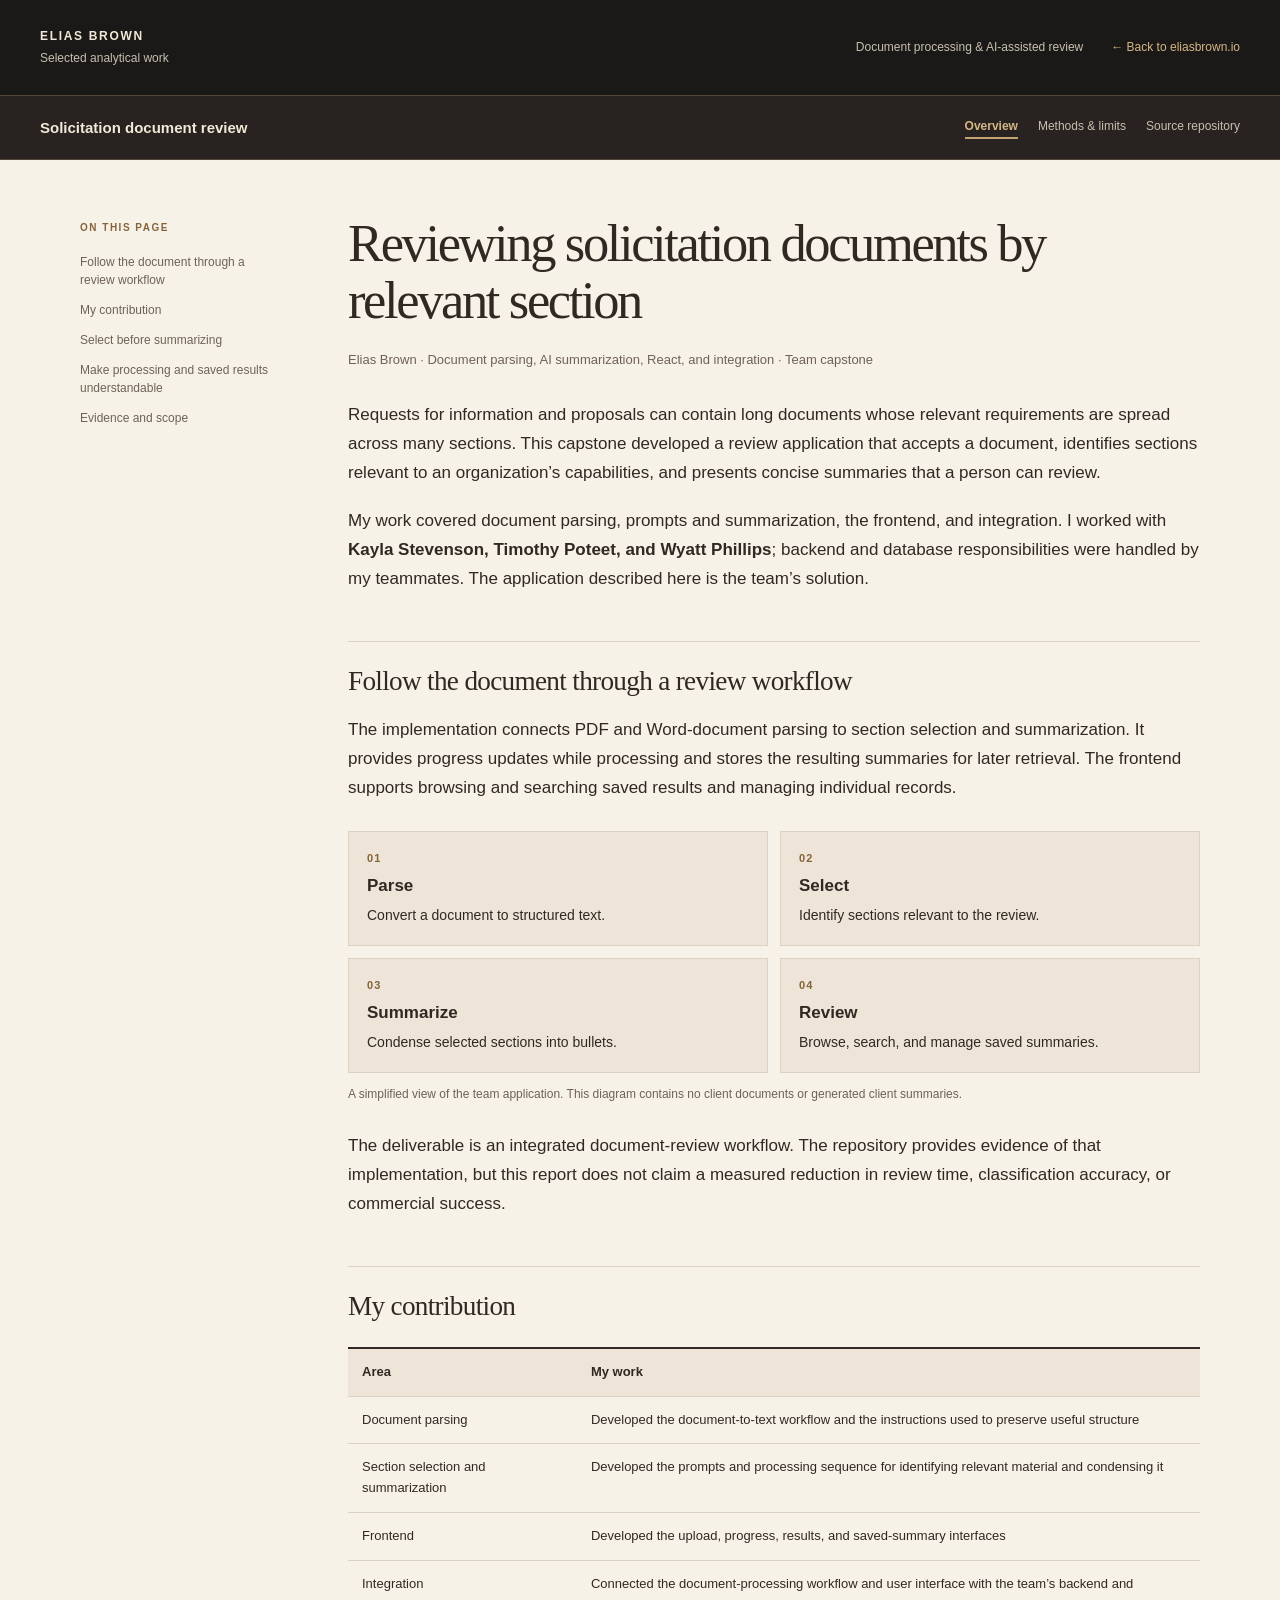
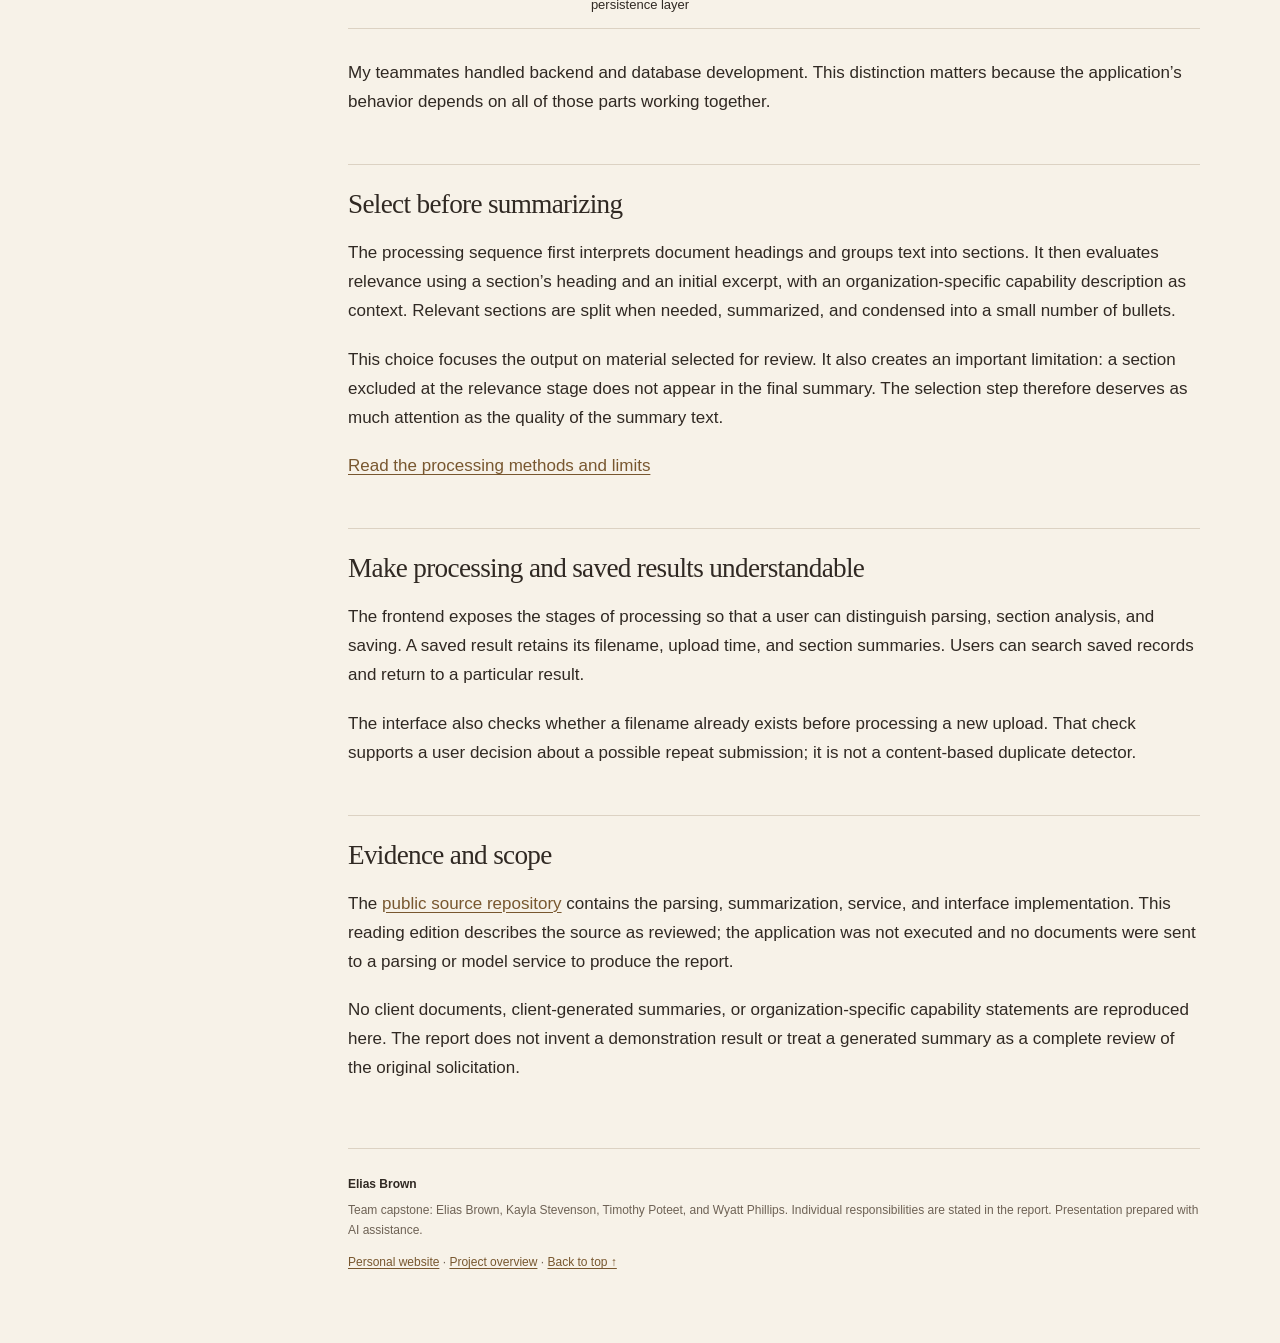
==== index.html @ beffc0eb "Publish reviewed project report" ====
<!doctype html>
<html lang="en"><head><meta charset="utf-8"><meta name="viewport" content="width=device-width,initial-scale=1">
<title>Reviewing
solicitation documents by relevant section · Elias Brown</title><meta name="description" content="A team capstone that parses solicitation documents, identifies relevant sections, and presents saved summaries for review.">
<link rel="stylesheet" href="report.58c509a4c14c.css"></head>
<body><a class="skip" href="#main">Skip to content</a>
<header class="masthead"><a class="identity" href="https://eliasbrown.io/">ELIAS BROWN <span>Selected analytical work</span></a><div class="masthead-links"><span class="discipline">Document processing &amp; AI-assisted review</span><a class="home-link" href="https://eliasbrown.io/">← Back to eliasbrown.io</a></div></header>
<div class="projectbar"><a class="projectname" href="index.html">Solicitation document review</a><nav class="site-nav" aria-label="Project"><a href="index.html" aria-current="page">Overview</a><a href="docs/METHODS.html">Methods &amp; limits</a><a href="https://github.com/eliasbrown99/Capstone">Source repository</a></nav></div>
<script>
(() => {
  const bar = document.querySelector('.projectbar');
  const updateHeaderHeight = () => document.documentElement.style.setProperty(
    '--projectbar-height', bar.getBoundingClientRect().height + 'px'
  );
  updateHeaderHeight();
  if ('ResizeObserver' in window) new ResizeObserver(updateHeaderHeight).observe(bar);
  else window.addEventListener('resize', updateHeaderHeight);
})();
</script>
<div class="layout"><aside class="contents"><p class="eyebrow">ON THIS PAGE</p><nav aria-label="Sections"><a href="#follow-the-document-through-a-review-workflow">Follow the
document through a review workflow</a><a href="#my-contribution">My contribution</a><a href="#select-before-summarizing">Select before summarizing</a><a href="#make-processing-and-saved-results-understandable">Make
processing and saved results understandable</a><a href="#evidence-and-scope">Evidence and scope</a></nav></aside>
<main id="main"><article><h1 id="reviewing-solicitation-documents-by-relevant-section">Reviewing
solicitation documents by relevant section</h1>
<p><strong>Elias Brown · Document parsing, AI summarization, React, and
integration · Team capstone</strong></p>
<p>Requests for information and proposals can contain long documents
whose relevant requirements are spread across many sections. This
capstone developed a review application that accepts a document,
identifies sections relevant to an organization’s capabilities, and
presents concise summaries that a person can review.</p>
<p>My work covered document parsing, prompts and summarization, the
frontend, and integration. I worked with <strong>Kayla Stevenson,
Timothy Poteet, and Wyatt Phillips</strong>; backend and database
responsibilities were handled by my teammates. The application described
here is the team’s solution.</p>
<h2 id="follow-the-document-through-a-review-workflow">Follow the
document through a review workflow</h2>
<p>The implementation connects PDF and Word-document parsing to section
selection and summarization. It provides progress updates while
processing and stores the resulting summaries for later retrieval. The
frontend supports browsing and searching saved results and managing
individual records.</p>
<figure class="workflow"><ol class="process-flow"><li><span class="step-label">01</span><strong>Parse</strong><span>Convert a document to structured text.</span></li><li><span class="step-label">02</span><strong>Select</strong><span>Identify sections relevant to the review.</span></li><li><span class="step-label">03</span><strong>Summarize</strong><span>Condense selected sections into bullets.</span></li><li><span class="step-label">04</span><strong>Review</strong><span>Browse, search, and manage saved summaries.</span></li></ol><figcaption>A simplified view of the team application. This diagram contains no client documents or generated client summaries.</figcaption></figure>

<p>The deliverable is an integrated document-review workflow. The
repository provides evidence of that implementation, but this report
does not claim a measured reduction in review time, classification
accuracy, or commercial success.</p>
<h2 id="my-contribution">My contribution</h2>
<div class="table-wrap" role="region" aria-label="Data table" tabindex="0"><table>
<thead>
<tr>
<th>Area</th>
<th>My work</th>
</tr>
</thead>
<tbody>
<tr>
<td>Document parsing</td>
<td>Developed the document-to-text workflow and the instructions used to
preserve useful structure</td>
</tr>
<tr>
<td>Section selection and summarization</td>
<td>Developed the prompts and processing sequence for identifying
relevant material and condensing it</td>
</tr>
<tr>
<td>Frontend</td>
<td>Developed the upload, progress, results, and saved-summary
interfaces</td>
</tr>
<tr>
<td>Integration</td>
<td>Connected the document-processing workflow and user interface with
the team’s backend and persistence layer</td>
</tr>
</tbody>
</table></div>
<p>My teammates handled backend and database development. This
distinction matters because the application’s behavior depends on all of
those parts working together.</p>
<h2 id="select-before-summarizing">Select before summarizing</h2>
<p>The processing sequence first interprets document headings and groups
text into sections. It then evaluates relevance using a section’s
heading and an initial excerpt, with an organization-specific capability
description as context. Relevant sections are split when needed,
summarized, and condensed into a small number of bullets.</p>
<p>This choice focuses the output on material selected for review. It
also creates an important limitation: a section excluded at the
relevance stage does not appear in the final summary. The selection step
therefore deserves as much attention as the quality of the summary
text.</p>
<p><a href="docs/METHODS.html">Read the processing methods and
limits</a></p>
<h2 id="make-processing-and-saved-results-understandable">Make
processing and saved results understandable</h2>
<p>The frontend exposes the stages of processing so that a user can
distinguish parsing, section analysis, and saving. A saved result
retains its filename, upload time, and section summaries. Users can
search saved records and return to a particular result.</p>
<p>The interface also checks whether a filename already exists before
processing a new upload. That check supports a user decision about a
possible repeat submission; it is not a content-based duplicate
detector.</p>
<h2 id="evidence-and-scope">Evidence and scope</h2>
<p>The <a href="https://github.com/eliasbrown99/Capstone">public source
repository</a> contains the parsing, summarization, service, and
interface implementation. This reading edition describes the source as
reviewed; the application was not executed and no documents were sent to
a parsing or model service to produce the report.</p>
<p>No client documents, client-generated summaries, or
organization-specific capability statements are reproduced here. The
report does not invent a demonstration result or treat a generated
summary as a complete review of the original solicitation.</p>
</article><footer><strong>Elias Brown</strong><p>Team capstone: Elias Brown, Kayla Stevenson, Timothy Poteet, and Wyatt Phillips. Individual responsibilities are stated in the report. Presentation prepared with AI assistance.</p><a href="https://eliasbrown.io/">Personal website</a> · <a href="index.html">Project overview</a> · <a href="#main">Back to top ↑</a></footer></main></div></body></html>
---- report.58c509a4c14c.css ----
:root{--ink:#302923;--muted:#6e6255;--line:#dcd2c3;--paper:#f7f2e8;--wash:#eee5d8;--accent:#78572f;--warm:#86643b}*{box-sizing:border-box}html{scroll-behavior:smooth;scroll-padding-top:1.5rem}body{margin:0;background:var(--paper);color:var(--ink);font-family:-apple-system,BlinkMacSystemFont,"Segoe UI",sans-serif;font-size:17px;line-height:1.7}a{color:var(--accent);text-decoration-thickness:1px;text-underline-offset:.2em}a:hover{color:#4d3621}a:focus-visible,summary:focus-visible,[tabindex]:focus-visible{outline:3px solid #c88946;outline-offset:4px}.skip{position:absolute;top:-80px;left:1rem;padding:.6rem;background:white;z-index:10}.skip:focus{top:1rem}.masthead{max-width:1280px;margin:auto;display:flex;justify-content:space-between;align-items:center;padding:24px 40px;border-bottom:1px solid var(--line);gap:20px}.identity{color:var(--ink);font-size:12px;font-weight:750;letter-spacing:.14em;text-decoration:none}.identity span{font-size:12px;font-weight:400;letter-spacing:0;color:var(--muted);display:block;margin-top:2px}.discipline{color:var(--muted);font-size:12px}.projectbar{max-width:1280px;padding:19px 40px;margin:auto;display:flex;justify-content:space-between;gap:20px;align-items:center;border-bottom:1px solid var(--line)}.projectname{font-size:15px;font-weight:650;color:var(--ink);text-decoration:none}.site-nav{display:flex;gap:20px;flex-wrap:wrap;font-size:12px}.site-nav a{color:var(--muted);text-decoration:none;white-space:nowrap}.site-nav a[aria-current]{color:var(--accent);font-weight:700;border-bottom:2px solid var(--accent)}.layout{max-width:1200px;margin:0 auto;display:grid;grid-template-columns:210px minmax(0,1fr);gap:58px;padding:55px 40px 70px}.contents{position:sticky;top:30px;align-self:start;max-height:90vh;overflow:auto;padding-right:10px}.eyebrow{font-size:10px;font-weight:700;color:var(--warm);letter-spacing:.15em;margin:4px 0 17px}.contents nav{display:grid;gap:12px}.contents a{font-size:12px;line-height:1.5;text-decoration:none;color:var(--muted)}.contents a:hover{color:var(--accent)}main{min-width:0}article>h1:first-child{font-family:Georgia,"Times New Roman",serif;font-size:clamp(2.25rem,4.1vw,3.6rem);font-weight:400;letter-spacing:-.045em;line-height:1.08;margin:0 0 20px;max-width:850px}article>h1:first-child+p{font-size:13px;color:var(--muted);margin-bottom:30px}article>h1:first-child+p strong{font-weight:500}h2{font-family:Georgia,"Times New Roman",serif;font-weight:400;font-size:1.7rem;letter-spacing:-.025em;line-height:1.25;margin:47px 0 18px;padding-top:22px;border-top:1px solid var(--line)}h3{font-size:1.05rem;line-height:1.4;margin:30px 0 12px}p{margin:0 0 20px}strong{font-weight:650}li{margin:8px 0}ul,ol{padding-left:23px}img{display:block;max-width:100%;height:auto;margin:28px auto;border:1px solid var(--line)}figure{margin:28px 0}figcaption{font-size:12px;color:var(--muted)}.table-wrap{max-width:100%;overflow-x:auto;margin:24px 0 30px;border-top:2px solid var(--ink);border-bottom:1px solid var(--line)}table{width:100%;border-collapse:collapse;font-size:13px;line-height:1.6}th{text-align:left;background:var(--wash);font-weight:650}th,td{padding:13px 14px;vertical-align:top;border-bottom:1px solid var(--line)}tbody tr:last-child td{border-bottom:none}blockquote,.markdown-alert{margin:25px 0;padding:20px 25px;border-left:3px solid var(--accent);background:var(--wash)}blockquote p:last-child,.markdown-alert p:last-child{margin-bottom:0}blockquote h3{margin-top:0}.markdown-alert-title{font-size:12px;font-weight:700;letter-spacing:.04em;color:var(--accent)}pre{padding:20px;background:#eee5d8;border:1px solid var(--line);overflow:auto;font-size:12px;line-height:1.65}code{font-family:ui-monospace,SFMono-Regular,Consolas,monospace;font-size:.87em;overflow-wrap:anywhere}pre code{font-size:inherit;overflow-wrap:normal}.code{border:1px solid var(--line);margin:20px 0}.code summary{padding:10px 15px;cursor:pointer;color:var(--accent);font-size:12px;background:var(--wash)}.code pre{margin:0;border:0}math{font-size:.98em;max-width:100%;overflow:auto}.math.display{display:block;overflow-x:auto;padding:14px 0}footer{border-top:1px solid var(--line);margin-top:65px;padding-top:25px;color:var(--muted);font-size:12px}footer strong{color:var(--ink)}footer p{margin:5px 0 12px}.file-list{list-style:none;padding:0}.file-list li{border-bottom:1px solid var(--line);padding:8px 0;overflow-wrap:anywhere}@media(max-width:900px){.projectbar{display:block}.site-nav{margin-top:14px;gap:16px}.layout{grid-template-columns:160px minmax(0,1fr);gap:30px;padding:40px 28px}.masthead,.projectbar{padding-left:28px;padding-right:28px}}@media(max-width:650px){body{font-size:16px;line-height:1.7}.masthead{padding:18px 22px}.discipline{display:none}.projectbar{padding:15px 22px}.site-nav{gap:10px 18px}.layout{display:block;padding:31px 22px 50px}.contents{position:static;max-height:none;margin:0 0 30px;padding-bottom:20px;border-bottom:1px solid var(--line)}.contents nav{display:flex;flex-wrap:wrap;gap:9px 17px}.contents a{font-size:11px}.eyebrow{margin:0 0 10px}.contents nav a:nth-child(n+6){display:none}article>h1:first-child{font-size:2.6rem}h2{font-size:1.55rem;margin-top:35px}th,td{padding:10px;min-width:120px}blockquote,.markdown-alert{padding:15px 17px}pre{padding:14px}}@media print{body{font-size:11pt}.masthead,.projectbar,.contents,.skip{display:none}.layout{display:block;padding:0}article>h1:first-child{font-size:28pt}h2{break-after:avoid}img,table{break-inside:avoid}.table-wrap{overflow:visible}.code{display:none}a{color:inherit}footer{margin-top:25px}}

/* Shared portfolio identity; paper-colored content keeps long reports readable. */
.masthead{max-width:none;padding:26px max(40px,calc((100vw - 1200px)/2));background:#1b1918;border-bottom:1px solid #514438;color:#f1e8d7}
.masthead .identity{color:#f1e8d7}.masthead .identity span,.masthead .discipline{color:#c8bfb0}
.masthead-links{display:flex;align-items:center;gap:28px;flex-wrap:wrap;justify-content:flex-end}
.masthead .home-link{font-size:12px;color:#d3b784;text-decoration:none;white-space:nowrap}
.masthead a:hover{color:#e0c495}.projectbar{max-width:none;padding:19px max(40px,calc((100vw - 1200px)/2));background:#282320;border-bottom:1px solid #514438}
.projectname{color:#f1e8d7}.projectbar a:hover{color:#e0c495}.site-nav a{color:#c8bfb0}.site-nav a[aria-current]{color:#d3b784;border-color:#c2a373}
img{background:#fff}.skip{background:#f7f2e8}.masthead a:focus-visible,.projectbar a:focus-visible{outline-color:#e0c495}
@media(max-width:900px){.masthead,.projectbar{padding-left:28px;padding-right:28px}.masthead-links{gap:10px}.masthead .discipline{display:none}}
@media(max-width:650px){.masthead{padding:20px 22px;gap:15px}.projectbar{padding:17px 22px}.masthead .home-link{font-size:11px}.identity{letter-spacing:.1em}.identity span{font-size:11px}}
@media(prefers-reduced-motion:reduce){html{scroll-behavior:auto}}
@media print{body{background:white;color:black}.masthead,.projectbar{display:none}}

/* Keep project navigation available and offset section targets by its actual height. */
:root{--projectbar-height:4.5rem}
html{scroll-padding-top:calc(var(--projectbar-height) + 1.5rem)}
.projectbar{position:sticky;top:0;z-index:20}
.skip{z-index:30}
@media(min-width:651px){
  .contents{
    top:calc(var(--projectbar-height) + 30px);
    max-height:calc(100vh - var(--projectbar-height) - 60px);
    max-height:calc(100dvh - var(--projectbar-height) - 60px);
  }
}
@media(max-width:900px){:root{--projectbar-height:10rem}}
@media print{html{scroll-padding-top:0}}

/* Reading-page diagrams: text stays readable when the layout narrows. */
.process-flow{list-style:none;display:grid;grid-template-columns:repeat(2,minmax(0,1fr));gap:12px;padding:0;margin:0 0 12px}
.process-flow li{border:1px solid var(--line);background:var(--wash);padding:18px;margin:0;display:flex;flex-direction:column;gap:6px;font-size:14px;line-height:1.55}
.step-label{font-size:11px;font-weight:700;letter-spacing:.1em;color:var(--warm)}
.process-flow strong{font-size:17px}.workflow figcaption{font-size:12px;line-height:1.6}
.grain-example{display:grid;grid-template-columns:1fr auto 1fr auto 1fr auto 1fr;gap:12px;align-items:center;background:var(--wash);padding:20px;margin-bottom:12px}
.grain-example div{display:flex;flex-direction:column;text-align:center;padding:10px;font-size:13px}.grain-example strong{font-size:23px;font-family:Georgia,serif;font-weight:400}.math-symbol{text-align:center;color:var(--warm);font-size:24px}
.draft-badge{font-size:10px;letter-spacing:.08em;text-transform:uppercase;border:1px solid #8d7553;padding:4px 7px;color:#d3b784;white-space:nowrap}
@media(max-width:650px){.process-flow{grid-template-columns:1fr}.process-flow li{padding:15px}.grain-example{display:flex;flex-direction:column;gap:0}.grain-example div{padding:5px}.math-symbol{line-height:1.1}.draft-badge{font-size:9px}.masthead-links{gap:6px}}
@media print{.process-flow,.grain-example{break-inside:avoid}.draft-badge{display:none}}

@media(min-width:651px) and (max-width:1100px){.grain-example{display:flex;flex-direction:column;gap:0}.grain-example div{padding:5px}.math-symbol{line-height:1.1}}
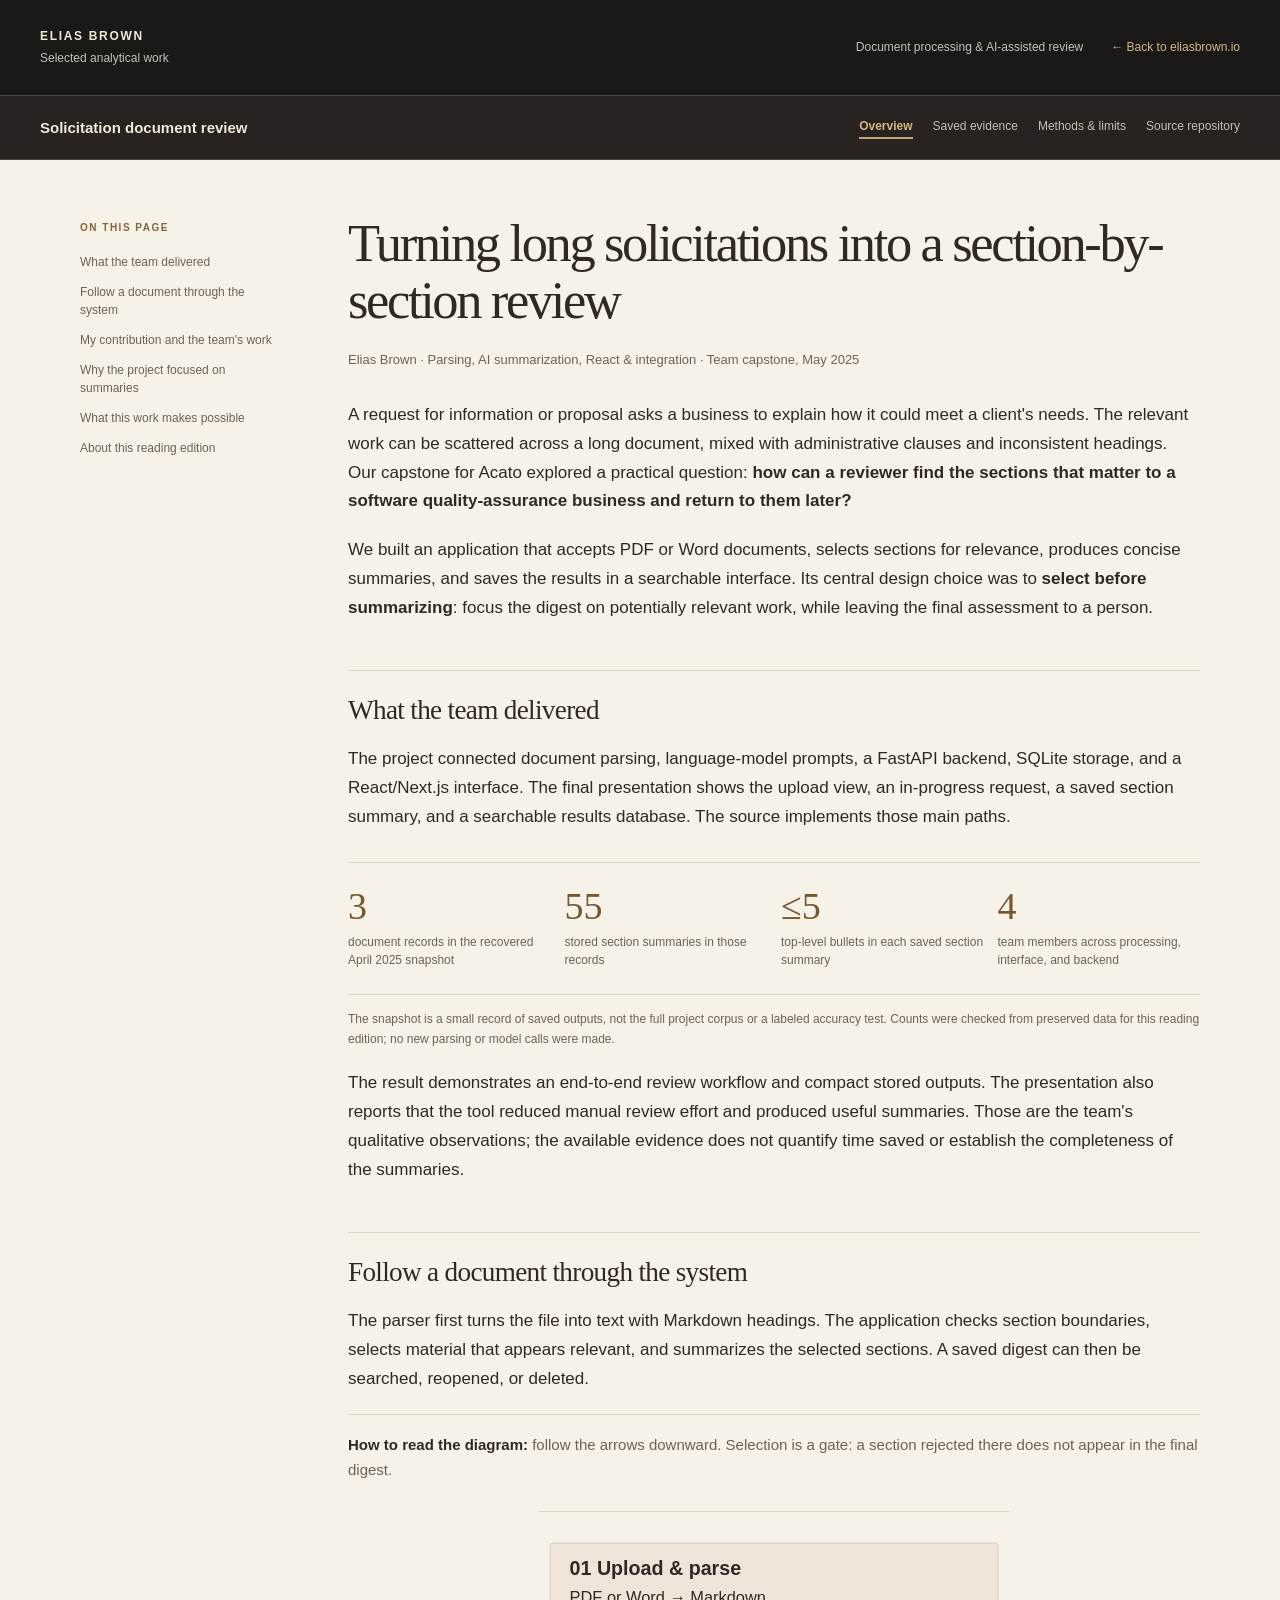
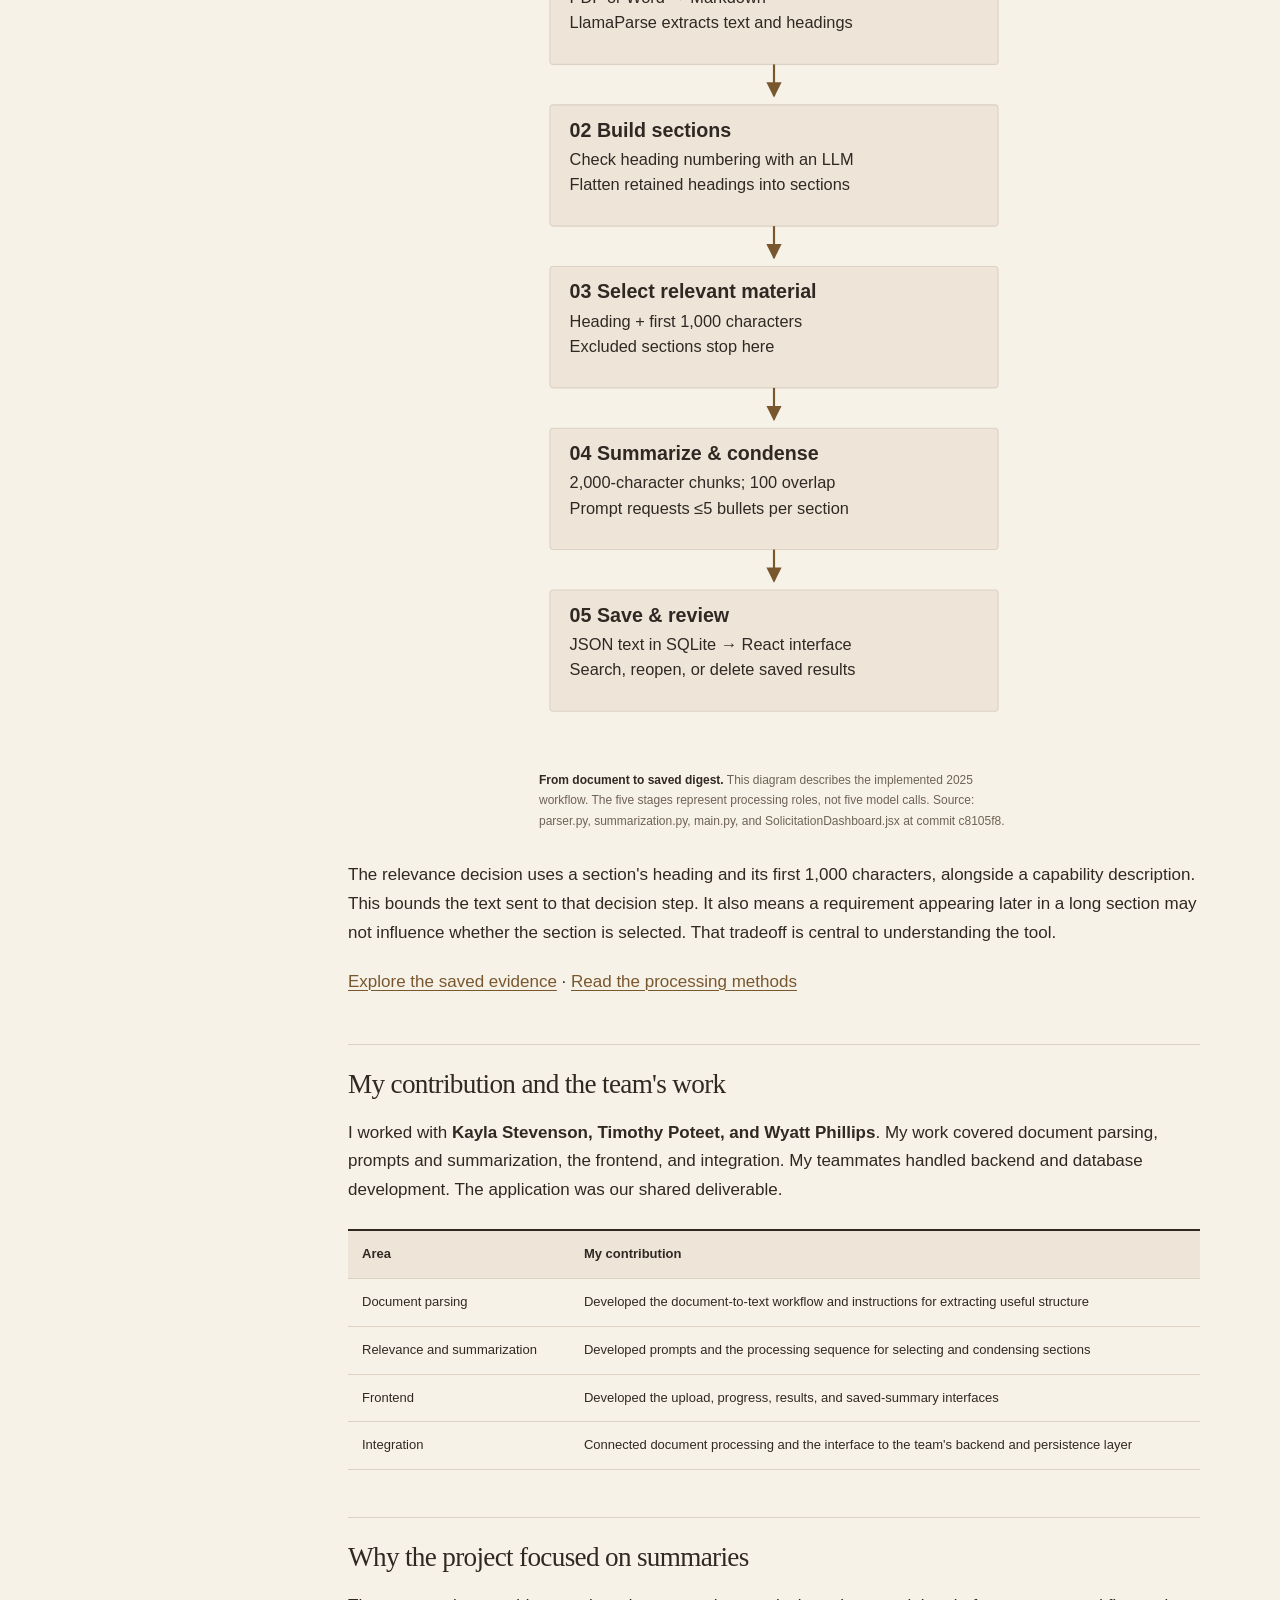
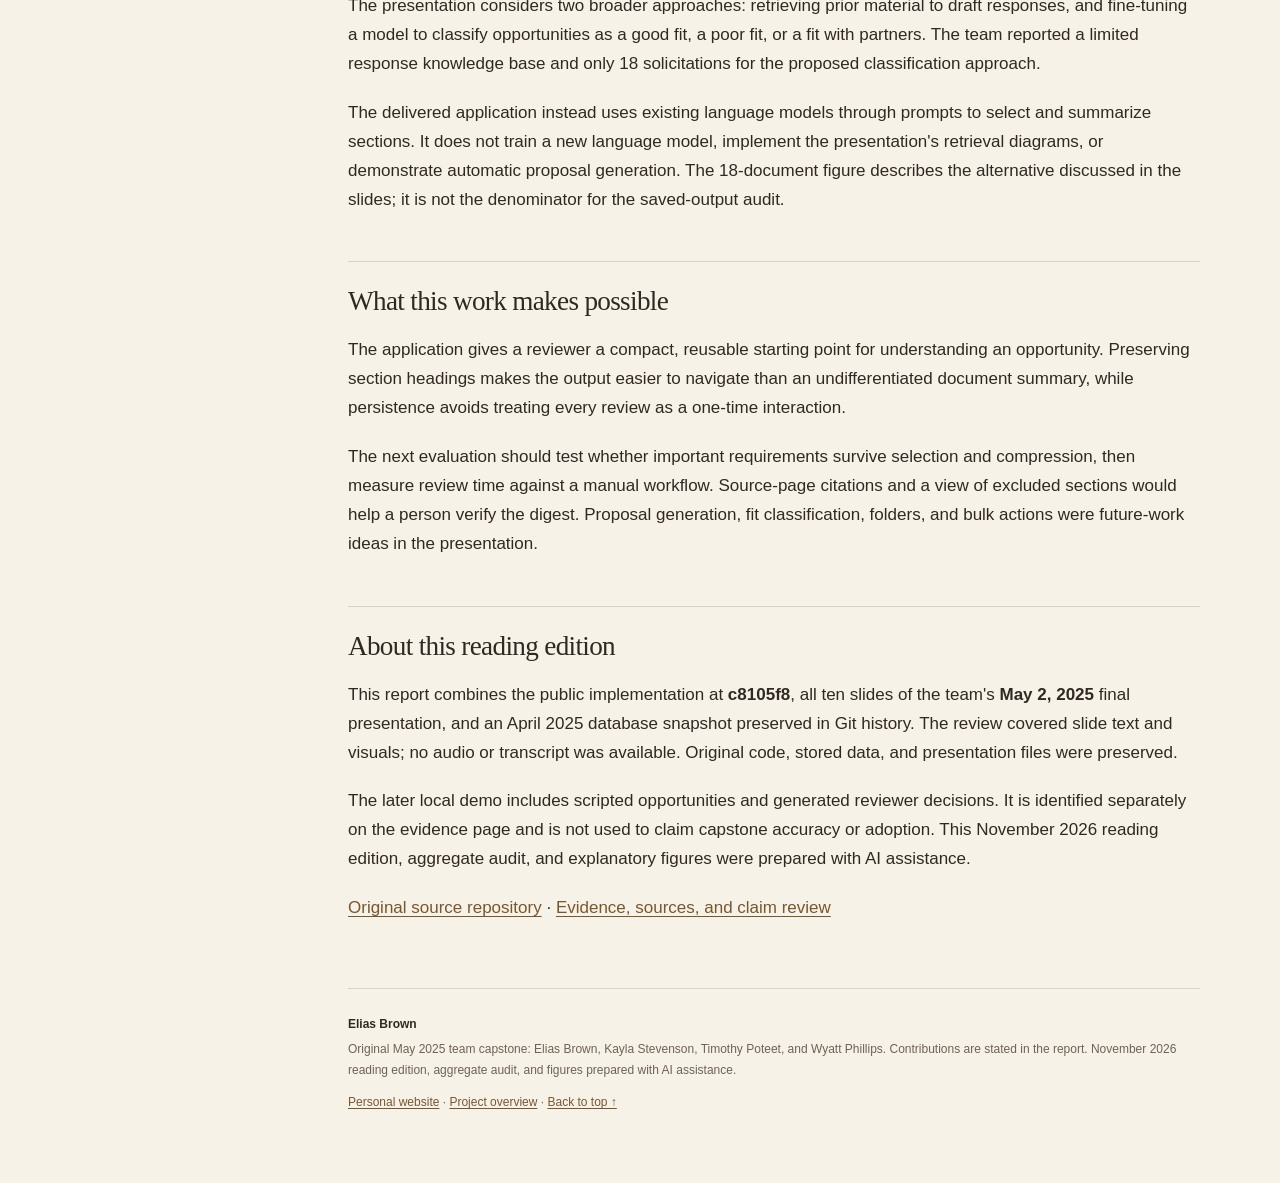
==== commit 6ca0c3f8: "Publish approved capstone reading edition from a229d2d" ====
--- a/index.html
+++ b/index.html
@@ -1,11 +1,11 @@
 <!doctype html>
 <html lang="en"><head><meta charset="utf-8"><meta name="viewport" content="width=device-width,initial-scale=1">
-<title>Reviewing
-solicitation documents by relevant section · Elias Brown</title><meta name="description" content="A team capstone that parses solicitation documents, identifies relevant sections, and presents saved summaries for review.">
-<link rel="stylesheet" href="report.58c509a4c14c.css"></head>
+<title>Turning
+long solicitations into a section-by-section review · Elias Brown</title><meta name="description" content="A team capstone connecting document parsing, relevant-section selection, concise summaries, and saved-result review, with an audit of preserved 2025 outputs.">
+<link rel="stylesheet" href="report.36d88fd0d2bb.css"></head>
 <body><a class="skip" href="#main">Skip to content</a>
 <header class="masthead"><a class="identity" href="https://eliasbrown.io/">ELIAS BROWN <span>Selected analytical work</span></a><div class="masthead-links"><span class="discipline">Document processing &amp; AI-assisted review</span><a class="home-link" href="https://eliasbrown.io/">← Back to eliasbrown.io</a></div></header>
-<div class="projectbar"><a class="projectname" href="index.html">Solicitation document review</a><nav class="site-nav" aria-label="Project"><a href="index.html" aria-current="page">Overview</a><a href="docs/METHODS.html">Methods &amp; limits</a><a href="https://github.com/eliasbrown99/Capstone">Source repository</a></nav></div>
+<div class="projectbar"><a class="projectname" href="index.html">Solicitation document review</a><nav class="site-nav" aria-label="Project"><a href="index.html" aria-current="page">Overview</a><a href="docs/EVIDENCE.html">Saved evidence</a><a href="docs/METHODS.html">Methods &amp; limits</a><a href="https://github.com/eliasbrown99/Capstone">Source repository</a></nav></div>
 <script>
 (() => {
   const bar = document.querySelector('.projectbar');
@@ -17,54 +17,93 @@
   else window.addEventListener('resize', updateHeaderHeight);
 })();
 </script>
-<div class="layout"><aside class="contents"><p class="eyebrow">ON THIS PAGE</p><nav aria-label="Sections"><a href="#follow-the-document-through-a-review-workflow">Follow the
-document through a review workflow</a><a href="#my-contribution">My contribution</a><a href="#select-before-summarizing">Select before summarizing</a><a href="#make-processing-and-saved-results-understandable">Make
-processing and saved results understandable</a><a href="#evidence-and-scope">Evidence and scope</a></nav></aside>
-<main id="main"><article><h1 id="reviewing-solicitation-documents-by-relevant-section">Reviewing
-solicitation documents by relevant section</h1>
-<p><strong>Elias Brown · Document parsing, AI summarization, React, and
-integration · Team capstone</strong></p>
-<p>Requests for information and proposals can contain long documents
-whose relevant requirements are spread across many sections. This
-capstone developed a review application that accepts a document,
-identifies sections relevant to an organization’s capabilities, and
-presents concise summaries that a person can review.</p>
-<p>My work covered document parsing, prompts and summarization, the
-frontend, and integration. I worked with <strong>Kayla Stevenson,
-Timothy Poteet, and Wyatt Phillips</strong>; backend and database
-responsibilities were handled by my teammates. The application described
-here is the team’s solution.</p>
-<h2 id="follow-the-document-through-a-review-workflow">Follow the
-document through a review workflow</h2>
-<p>The implementation connects PDF and Word-document parsing to section
-selection and summarization. It provides progress updates while
-processing and stores the resulting summaries for later retrieval. The
-frontend supports browsing and searching saved results and managing
-individual records.</p>
-<figure class="workflow"><ol class="process-flow"><li><span class="step-label">01</span><strong>Parse</strong><span>Convert a document to structured text.</span></li><li><span class="step-label">02</span><strong>Select</strong><span>Identify sections relevant to the review.</span></li><li><span class="step-label">03</span><strong>Summarize</strong><span>Condense selected sections into bullets.</span></li><li><span class="step-label">04</span><strong>Review</strong><span>Browse, search, and manage saved summaries.</span></li></ol><figcaption>A simplified view of the team application. This diagram contains no client documents or generated client summaries.</figcaption></figure>
+<div class="layout"><aside class="contents"><p class="eyebrow">ON THIS PAGE</p><nav aria-label="Sections"><a href="#what-the-team-delivered">What the team delivered</a><a href="#follow-a-document-through-the-system">Follow a document through
+the system</a><a href="#my-contribution-and-the-teams-work">My contribution and the
+team's work</a><a href="#why-the-project-focused-on-summaries">Why the project focused on
+summaries</a><a href="#what-this-work-makes-possible">What this work makes
+possible</a><a href="#about-this-reading-edition">About this reading edition</a></nav></aside>
+<main id="main"><article><h1
+id="turning-long-solicitations-into-a-section-by-section-review">Turning
+long solicitations into a section-by-section review</h1>
+<p><strong>Elias Brown · Parsing, AI summarization, React &amp;
+integration · Team capstone, May 2025</strong></p>
+<p>A request for information or proposal asks a business to explain how
+it could meet a client's needs. The relevant work can be scattered
+across a long document, mixed with administrative clauses and
+inconsistent headings. Our capstone for Acato explored a practical
+question: <strong>how can a reviewer find the sections that matter to a
+software quality-assurance business and return to them
+later?</strong></p>
+<p>We built an application that accepts PDF or Word documents, selects
+sections for relevance, produces concise summaries, and saves the
+results in a searchable interface. Its central design choice was to
+<strong>select before summarizing</strong>: focus the digest on
+potentially relevant work, while leaving the final assessment to a
+person.</p>
+<h2 id="what-the-team-delivered">What the team delivered</h2>
+<p>The project connected document parsing, language-model prompts, a
+FastAPI backend, SQLite storage, and a React/Next.js interface. The
+final presentation shows the upload view, an in-progress request, a
+saved section summary, and a searchable results database. The source
+implements those main paths.</p>
+<div class="stat-grid">
+<div><strong>3</strong><span>document records in the recovered April 2025 snapshot</span></div>
+<div><strong>55</strong><span>stored section summaries in those records</span></div>
+<div><strong>≤5</strong><span>top-level bullets in each saved section summary</span></div>
+<div><strong>4</strong><span>team members across processing, interface, and backend</span></div>
+</div>
 
-<p>The deliverable is an integrated document-review workflow. The
-repository provides evidence of that implementation, but this report
-does not claim a measured reduction in review time, classification
-accuracy, or commercial success.</p>
-<h2 id="my-contribution">My contribution</h2>
+<p class="fine-print">The snapshot is a small record of saved outputs, not the full project corpus or a labeled accuracy test. Counts were checked from preserved data for this reading edition; no new parsing or model calls were made.</p>
+
+<p>The result demonstrates an end-to-end review workflow and compact
+stored outputs. The presentation also reports that the tool reduced
+manual review effort and produced useful summaries. Those are the team's
+qualitative observations; the available evidence does not quantify time
+saved or establish the completeness of the summaries.</p>
+<h2 id="follow-a-document-through-the-system">Follow a document through
+the system</h2>
+<p>The parser first turns the file into text with Markdown headings. The
+application checks section boundaries, selects material that appears
+relevant, and summarizes the selected sections. A saved digest can then
+be searched, reopened, or deleted.</p>
+<p class="chart-guide"><strong>How to read the diagram:</strong> follow the arrows downward. Selection is a gate: a section rejected there does not appear in the final digest.</p>
+
+<figure class="analysis-figure diagram-figure narrow-diagram">
+<img src="_source/figures/workflow.svg" alt="Five connected stages: upload and parse; build sections; select using a heading and the first 1,000 characters; summarize selected chunks; save and review." />
+<figcaption><strong>From document to saved digest.</strong> This diagram describes the implemented 2025 workflow. The five stages represent processing roles, not five model calls. Source: parser.py, summarization.py, main.py, and SolicitationDashboard.jsx at commit c8105f8.</figcaption>
+</figure>
+
+<p>The relevance decision uses a section's heading and its first 1,000
+characters, alongside a capability description. This bounds the text
+sent to that decision step. It also means a requirement appearing later
+in a long section may not influence whether the section is selected.
+That tradeoff is central to understanding the tool.</p>
+<p><a href="docs/EVIDENCE.html">Explore the saved evidence</a> · <a
+href="docs/METHODS.html">Read the processing methods</a></p>
+<h2 id="my-contribution-and-the-teams-work">My contribution and the
+team's work</h2>
+<p>I worked with <strong>Kayla Stevenson, Timothy Poteet, and Wyatt
+Phillips</strong>. My work covered document parsing, prompts and
+summarization, the frontend, and integration. My teammates handled
+backend and database development. The application was our shared
+deliverable.</p>
 <div class="table-wrap" role="region" aria-label="Data table" tabindex="0"><table>
 <thead>
 <tr>
 <th>Area</th>
-<th>My work</th>
+<th>My contribution</th>
 </tr>
 </thead>
 <tbody>
 <tr>
 <td>Document parsing</td>
-<td>Developed the document-to-text workflow and the instructions used to
-preserve useful structure</td>
+<td>Developed the document-to-text workflow and instructions for
+extracting useful structure</td>
 </tr>
 <tr>
-<td>Section selection and summarization</td>
-<td>Developed the prompts and processing sequence for identifying
-relevant material and condensing it</td>
+<td>Relevance and summarization</td>
+<td>Developed prompts and the processing sequence for selecting and
+condensing sections</td>
 </tr>
 <tr>
 <td>Frontend</td>
@@ -73,45 +112,50 @@
 </tr>
 <tr>
 <td>Integration</td>
-<td>Connected the document-processing workflow and user interface with
-the team’s backend and persistence layer</td>
+<td>Connected document processing and the interface to the team's
+backend and persistence layer</td>
 </tr>
 </tbody>
 </table></div>
-<p>My teammates handled backend and database development. This
-distinction matters because the application’s behavior depends on all of
-those parts working together.</p>
-<h2 id="select-before-summarizing">Select before summarizing</h2>
-<p>The processing sequence first interprets document headings and groups
-text into sections. It then evaluates relevance using a section’s
-heading and an initial excerpt, with an organization-specific capability
-description as context. Relevant sections are split when needed,
-summarized, and condensed into a small number of bullets.</p>
-<p>This choice focuses the output on material selected for review. It
-also creates an important limitation: a section excluded at the
-relevance stage does not appear in the final summary. The selection step
-therefore deserves as much attention as the quality of the summary
-text.</p>
-<p><a href="docs/METHODS.html">Read the processing methods and
-limits</a></p>
-<h2 id="make-processing-and-saved-results-understandable">Make
-processing and saved results understandable</h2>
-<p>The frontend exposes the stages of processing so that a user can
-distinguish parsing, section analysis, and saving. A saved result
-retains its filename, upload time, and section summaries. Users can
-search saved records and return to a particular result.</p>
-<p>The interface also checks whether a filename already exists before
-processing a new upload. That check supports a user decision about a
-possible repeat submission; it is not a content-based duplicate
-detector.</p>
-<h2 id="evidence-and-scope">Evidence and scope</h2>
-<p>The <a href="https://github.com/eliasbrown99/Capstone">public source
-repository</a> contains the parsing, summarization, service, and
-interface implementation. This reading edition describes the source as
-reviewed; the application was not executed and no documents were sent to
-a parsing or model service to produce the report.</p>
-<p>No client documents, client-generated summaries, or
-organization-specific capability statements are reproduced here. The
-report does not invent a demonstration result or treat a generated
-summary as a complete review of the original solicitation.</p>
-</article><footer><strong>Elias Brown</strong><p>Team capstone: Elias Brown, Kayla Stevenson, Timothy Poteet, and Wyatt Phillips. Individual responsibilities are stated in the report. Presentation prepared with AI assistance.</p><a href="https://eliasbrown.io/">Personal website</a> · <a href="index.html">Project overview</a> · <a href="#main">Back to top ↑</a></footer></main></div></body></html>+<h2 id="why-the-project-focused-on-summaries">Why the project focused on
+summaries</h2>
+<p>The presentation considers two broader approaches: retrieving prior
+material to draft responses, and fine-tuning a model to classify
+opportunities as a good fit, a poor fit, or a fit with partners. The
+team reported a limited response knowledge base and only 18
+solicitations for the proposed classification approach.</p>
+<p>The delivered application instead uses existing language models
+through prompts to select and summarize sections. It does not train a
+new language model, implement the presentation's retrieval diagrams, or
+demonstrate automatic proposal generation. The 18-document figure
+describes the alternative discussed in the slides; it is not the
+denominator for the saved-output audit.</p>
+<h2 id="what-this-work-makes-possible">What this work makes
+possible</h2>
+<p>The application gives a reviewer a compact, reusable starting point
+for understanding an opportunity. Preserving section headings makes the
+output easier to navigate than an undifferentiated document summary,
+while persistence avoids treating every review as a one-time
+interaction.</p>
+<p>The next evaluation should test whether important requirements
+survive selection and compression, then measure review time against a
+manual workflow. Source-page citations and a view of excluded sections
+would help a person verify the digest. Proposal generation, fit
+classification, folders, and bulk actions were future-work ideas in the
+presentation.</p>
+<h2 id="about-this-reading-edition">About this reading edition</h2>
+<p>This report combines the public implementation at
+<strong>c8105f8</strong>, all ten slides of the team's <strong>May 2,
+2025</strong> final presentation, and an April 2025 database snapshot
+preserved in Git history. The review covered slide text and visuals; no
+audio or transcript was available. Original code, stored data, and
+presentation files were preserved.</p>
+<p>The later local demo includes scripted opportunities and generated
+reviewer decisions. It is identified separately on the evidence page and
+is not used to claim capstone accuracy or adoption. This November 2026
+reading edition, aggregate audit, and explanatory figures were prepared
+with AI assistance.</p>
+<p><a href="https://github.com/eliasbrown99/Capstone">Original source
+repository</a> · <a href="docs/EVIDENCE.html">Evidence, sources, and claim
+review</a></p>
+</article><footer><strong>Elias Brown</strong><p>Original May 2025 team capstone: Elias Brown, Kayla Stevenson, Timothy Poteet, and Wyatt Phillips. Contributions are stated in the report. November 2026 reading edition, aggregate audit, and figures prepared with AI assistance.</p><a href="https://eliasbrown.io/">Personal website</a> · <a href="index.html">Project overview</a> · <a href="#main">Back to top ↑</a></footer></main></div></body></html>
--- a/report.36d88fd0d2bb.css
+++ b/report.36d88fd0d2bb.css
@@ -0,0 +1,47 @@
+:root{--ink:#302923;--muted:#6e6255;--line:#dcd2c3;--paper:#f7f2e8;--wash:#eee5d8;--accent:#78572f;--warm:#86643b}*{box-sizing:border-box}html{scroll-behavior:smooth;scroll-padding-top:1.5rem}body{margin:0;background:var(--paper);color:var(--ink);font-family:-apple-system,BlinkMacSystemFont,"Segoe UI",sans-serif;font-size:17px;line-height:1.7}a{color:var(--accent);text-decoration-thickness:1px;text-underline-offset:.2em}a:hover{color:#4d3621}a:focus-visible,summary:focus-visible,[tabindex]:focus-visible{outline:3px solid #c88946;outline-offset:4px}.skip{position:absolute;top:-80px;left:1rem;padding:.6rem;background:white;z-index:10}.skip:focus{top:1rem}.masthead{max-width:1280px;margin:auto;display:flex;justify-content:space-between;align-items:center;padding:24px 40px;border-bottom:1px solid var(--line);gap:20px}.identity{color:var(--ink);font-size:12px;font-weight:750;letter-spacing:.14em;text-decoration:none}.identity span{font-size:12px;font-weight:400;letter-spacing:0;color:var(--muted);display:block;margin-top:2px}.discipline{color:var(--muted);font-size:12px}.projectbar{max-width:1280px;padding:19px 40px;margin:auto;display:flex;justify-content:space-between;gap:20px;align-items:center;border-bottom:1px solid var(--line)}.projectname{font-size:15px;font-weight:650;color:var(--ink);text-decoration:none}.site-nav{display:flex;gap:20px;flex-wrap:wrap;font-size:12px}.site-nav a{color:var(--muted);text-decoration:none;white-space:nowrap}.site-nav a[aria-current]{color:var(--accent);font-weight:700;border-bottom:2px solid var(--accent)}.layout{max-width:1200px;margin:0 auto;display:grid;grid-template-columns:210px minmax(0,1fr);gap:58px;padding:55px 40px 70px}.contents{position:sticky;top:30px;align-self:start;max-height:90vh;overflow:auto;padding-right:10px}.eyebrow{font-size:10px;font-weight:700;color:var(--warm);letter-spacing:.15em;margin:4px 0 17px}.contents nav{display:grid;gap:12px}.contents a{font-size:12px;line-height:1.5;text-decoration:none;color:var(--muted)}.contents a:hover{color:var(--accent)}main{min-width:0}article>h1:first-child{font-family:Georgia,"Times New Roman",serif;font-size:clamp(2.25rem,4.1vw,3.6rem);font-weight:400;letter-spacing:-.045em;line-height:1.08;margin:0 0 20px;max-width:850px}article>h1:first-child+p{font-size:13px;color:var(--muted);margin-bottom:30px}article>h1:first-child+p strong{font-weight:500}h2{font-family:Georgia,"Times New Roman",serif;font-weight:400;font-size:1.7rem;letter-spacing:-.025em;line-height:1.25;margin:47px 0 18px;padding-top:22px;border-top:1px solid var(--line)}h3{font-size:1.05rem;line-height:1.4;margin:30px 0 12px}p{margin:0 0 20px}strong{font-weight:650}li{margin:8px 0}ul,ol{padding-left:23px}img{display:block;max-width:100%;height:auto;margin:28px auto;border:1px solid var(--line)}figure{margin:28px 0}figcaption{font-size:12px;color:var(--muted)}.table-wrap{max-width:100%;overflow-x:auto;margin:24px 0 30px;border-top:2px solid var(--ink);border-bottom:1px solid var(--line)}table{width:100%;border-collapse:collapse;font-size:13px;line-height:1.6}th{text-align:left;background:var(--wash);font-weight:650}th,td{padding:13px 14px;vertical-align:top;border-bottom:1px solid var(--line)}tbody tr:last-child td{border-bottom:none}blockquote,.markdown-alert{margin:25px 0;padding:20px 25px;border-left:3px solid var(--accent);background:var(--wash)}blockquote p:last-child,.markdown-alert p:last-child{margin-bottom:0}blockquote h3{margin-top:0}.markdown-alert-title{font-size:12px;font-weight:700;letter-spacing:.04em;color:var(--accent)}pre{padding:20px;background:#eee5d8;border:1px solid var(--line);overflow:auto;font-size:12px;line-height:1.65}code{font-family:ui-monospace,SFMono-Regular,Consolas,monospace;font-size:.87em;overflow-wrap:anywhere}pre code{font-size:inherit;overflow-wrap:normal}.code{border:1px solid var(--line);margin:20px 0}.code summary{padding:10px 15px;cursor:pointer;color:var(--accent);font-size:12px;background:var(--wash)}.code pre{margin:0;border:0}math{font-size:.98em;max-width:100%;overflow:auto}.math.display{display:block;overflow-x:auto;padding:14px 0}footer{border-top:1px solid var(--line);margin-top:65px;padding-top:25px;color:var(--muted);font-size:12px}footer strong{color:var(--ink)}footer p{margin:5px 0 12px}.file-list{list-style:none;padding:0}.file-list li{border-bottom:1px solid var(--line);padding:8px 0;overflow-wrap:anywhere}@media(max-width:900px){.projectbar{display:block}.site-nav{margin-top:14px;gap:16px}.layout{grid-template-columns:160px minmax(0,1fr);gap:30px;padding:40px 28px}.masthead,.projectbar{padding-left:28px;padding-right:28px}}@media(max-width:650px){body{font-size:16px;line-height:1.7}.masthead{padding:18px 22px}.discipline{display:none}.projectbar{padding:15px 22px}.site-nav{gap:10px 18px}.layout{display:block;padding:31px 22px 50px}.contents{position:static;max-height:none;margin:0 0 30px;padding-bottom:20px;border-bottom:1px solid var(--line)}.contents nav{display:flex;flex-wrap:wrap;gap:9px 17px}.contents a{font-size:11px}.eyebrow{margin:0 0 10px}.contents nav a:nth-child(n+6){display:none}article>h1:first-child{font-size:2.6rem}h2{font-size:1.55rem;margin-top:35px}th,td{padding:10px;min-width:120px}blockquote,.markdown-alert{padding:15px 17px}pre{padding:14px}}@media print{body{font-size:11pt}.masthead,.projectbar,.contents,.skip{display:none}.layout{display:block;padding:0}article>h1:first-child{font-size:28pt}h2{break-after:avoid}img,table{break-inside:avoid}.table-wrap{overflow:visible}.code{display:none}a{color:inherit}footer{margin-top:25px}}
+
+/* Shared portfolio identity; paper-colored content keeps long reports readable. */
+.masthead{max-width:none;padding:26px max(40px,calc((100vw - 1200px)/2));background:#1b1918;border-bottom:1px solid #514438;color:#f1e8d7}
+.masthead .identity{color:#f1e8d7}.masthead .identity span,.masthead .discipline{color:#c8bfb0}
+.masthead-links{display:flex;align-items:center;gap:28px;flex-wrap:wrap;justify-content:flex-end}
+.masthead .home-link{font-size:12px;color:#d3b784;text-decoration:none;white-space:nowrap}
+.masthead a:hover{color:#e0c495}.projectbar{max-width:none;padding:19px max(40px,calc((100vw - 1200px)/2));background:#282320;border-bottom:1px solid #514438}
+.projectname{color:#f1e8d7}.projectbar a:hover{color:#e0c495}.site-nav a{color:#c8bfb0}.site-nav a[aria-current]{color:#d3b784;border-color:#c2a373}
+img{background:#fff}.skip{background:#f7f2e8}.masthead a:focus-visible,.projectbar a:focus-visible{outline-color:#e0c495}
+@media(max-width:900px){.masthead,.projectbar{padding-left:28px;padding-right:28px}.masthead-links{gap:10px}.masthead .discipline{display:none}}
+@media(max-width:650px){.masthead{padding:20px 22px;gap:15px}.projectbar{padding:17px 22px}.masthead .home-link{font-size:11px}.identity{letter-spacing:.1em}.identity span{font-size:11px}}
+@media(prefers-reduced-motion:reduce){html{scroll-behavior:auto}}
+@media print{body{background:white;color:black}.masthead,.projectbar{display:none}}
+
+/* Keep project navigation available and offset section targets by its actual height. */
+:root{--projectbar-height:4.5rem}
+html{scroll-padding-top:calc(var(--projectbar-height) + 1.5rem)}
+.projectbar{position:sticky;top:0;z-index:20}
+.skip{z-index:30}
+@media(min-width:651px){
+  .contents{
+    top:calc(var(--projectbar-height) + 30px);
+    max-height:calc(100vh - var(--projectbar-height) - 60px);
+    max-height:calc(100dvh - var(--projectbar-height) - 60px);
+  }
+}
+@media(max-width:900px){:root{--projectbar-height:10rem}}
+@media print{html{scroll-padding-top:0}}
+
+/* Optional reading-edition helpers: scale, explanations and responsive figures. */
+.preview-note{max-width:1200px;margin:0 auto;padding:13px 40px 0;color:var(--muted);font-size:11px;letter-spacing:.04em}
+.stat-grid{display:grid;grid-template-columns:repeat(4,minmax(0,1fr));gap:14px;margin:30px 0 15px;padding:24px 0;border-top:1px solid var(--line);border-bottom:1px solid var(--line)}
+.stat-grid>div{display:flex;flex-direction:column;gap:8px}.stat-grid strong{font-family:Georgia,serif;font-size:38px;font-weight:400;color:var(--accent);line-height:1}.stat-grid span{font-size:12px;line-height:1.55;color:var(--muted)}
+.fine-print{font-size:12px;line-height:1.65;color:var(--muted)}
+.method-note{border:1px solid var(--line);margin:24px 0;font-size:14px;line-height:1.75}.method-note summary{cursor:pointer;padding:14px 18px;color:var(--accent);font-size:14px;background:var(--wash);font-weight:600}.method-note>p{padding:0 18px}.method-note>p:first-of-type{margin-top:18px}.method-note>.table-wrap{margin:16px}.method-note summary:hover{color:var(--ink)}
+.formula{padding:18px 20px;border-left:3px solid var(--accent);background:var(--wash);font-size:15px;margin:24px 0;line-height:1.7}
+.analysis-figure{margin:28px 0 30px}.analysis-figure img{width:100%;background:var(--paper);border:0;margin:0 0 15px}.analysis-figure .chart-mobile{display:none}.analysis-figure figcaption{line-height:1.7;font-size:12px}.analysis-figure figcaption strong{color:var(--ink)}
+.reader-note{border-left:3px solid var(--accent);background:var(--wash);padding:18px 22px;margin:28px 0;font-size:15px;line-height:1.7}.reader-note>strong{display:block;margin-bottom:7px}.reader-note p:last-child{margin-bottom:0}
+.chart-guide{font-size:15px;line-height:1.7;border-top:1px solid var(--line);padding-top:17px;color:var(--muted)}.chart-guide strong{color:var(--ink)}
+.diagram-figure{padding:18px 0 0;border-top:1px solid var(--line)}
+@media(max-width:1100px){.stat-grid{grid-template-columns:repeat(2,minmax(0,1fr));row-gap:24px}.analysis-figure .chart-wide{display:none}.analysis-figure .chart-mobile{display:block}.preview-note{padding-left:28px;padding-right:28px}}
+@media(max-width:650px){.preview-note{padding:12px 22px 0;font-size:10px}.stat-grid strong{font-size:35px}.stat-grid{gap:22px 15px}.method-note summary{padding:13px}.method-note>p{padding:0 13px}.formula{padding:15px;font-size:14px}.reader-note{padding:16px 18px}.chart-guide{font-size:14px}}
+@media print{.preview-note{display:none}.analysis-figure .chart-wide{display:block}.analysis-figure .chart-mobile{display:none}.stat-grid{grid-template-columns:repeat(4,1fr)}.analysis-figure{break-inside:avoid}}
+
+/* Keep connected vertical diagrams readable without stretching. */
+.narrow-diagram{max-width:470px;margin-left:auto;margin-right:auto}
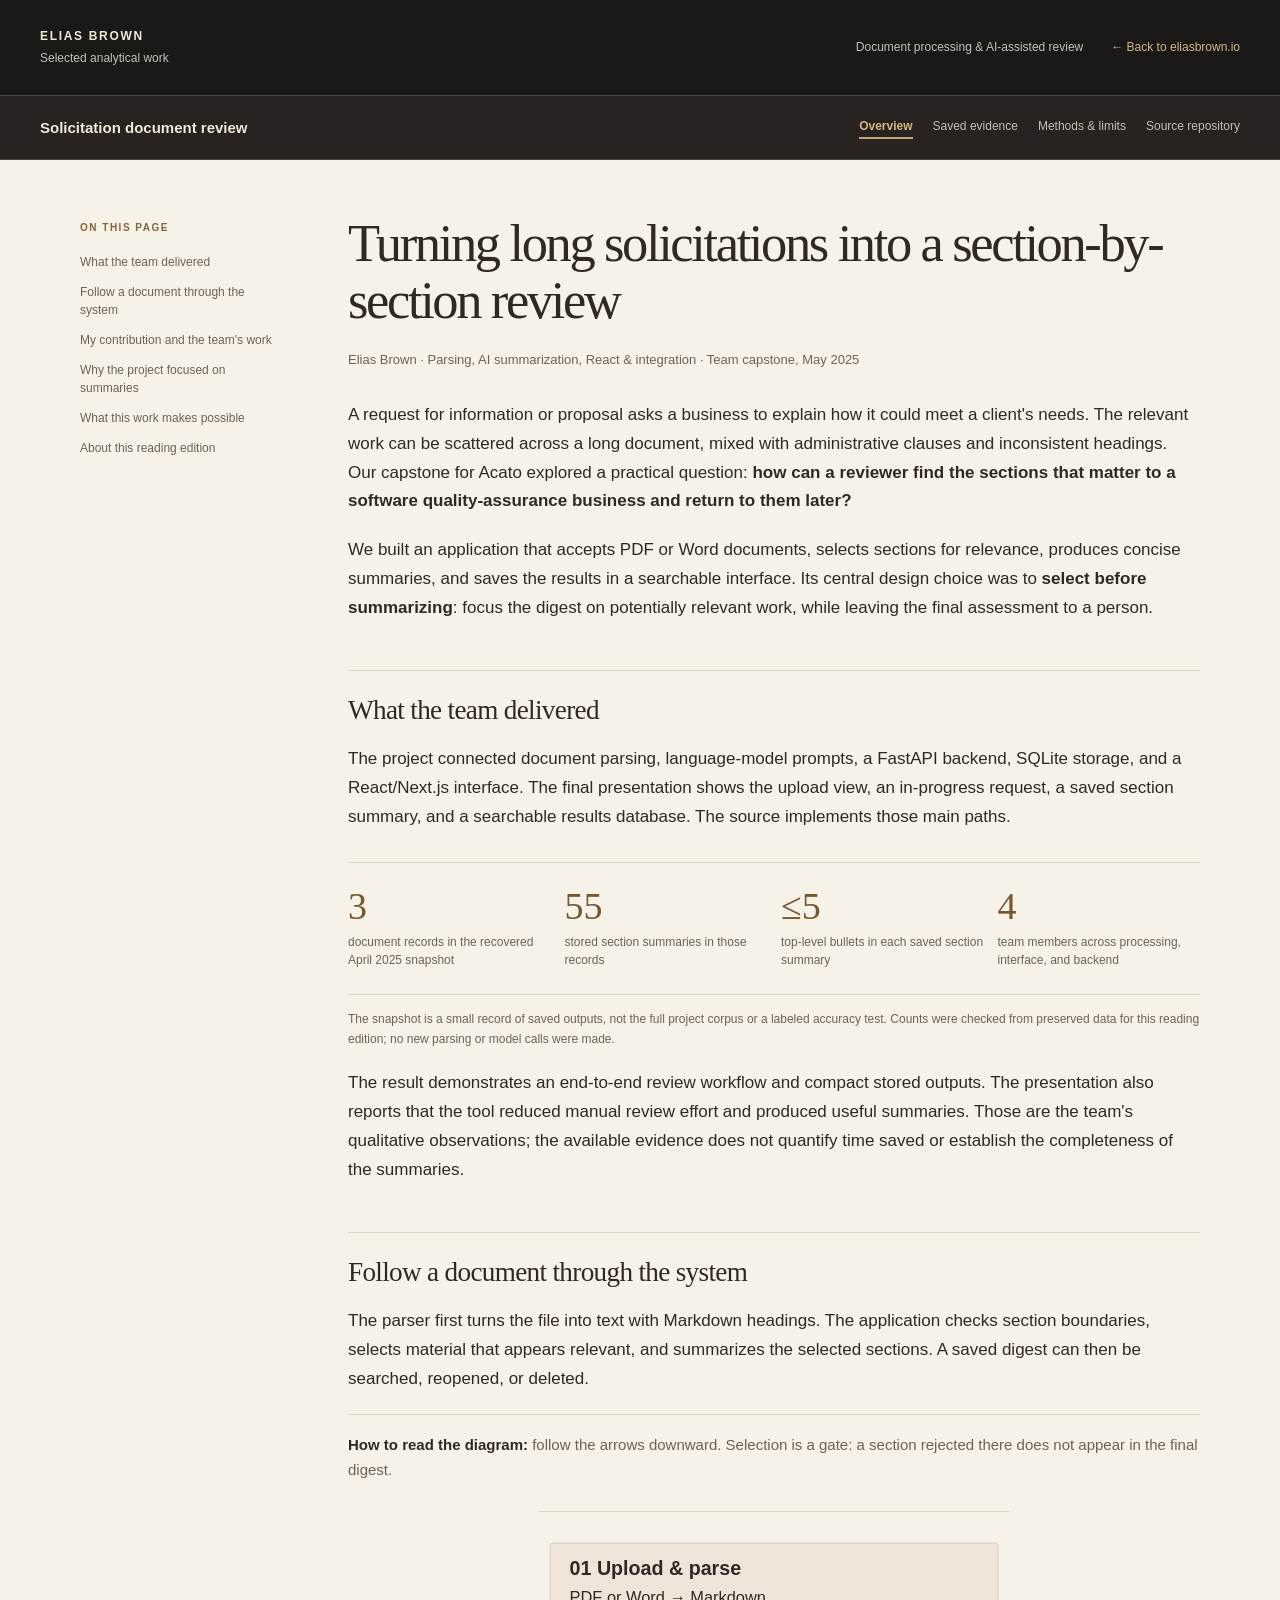
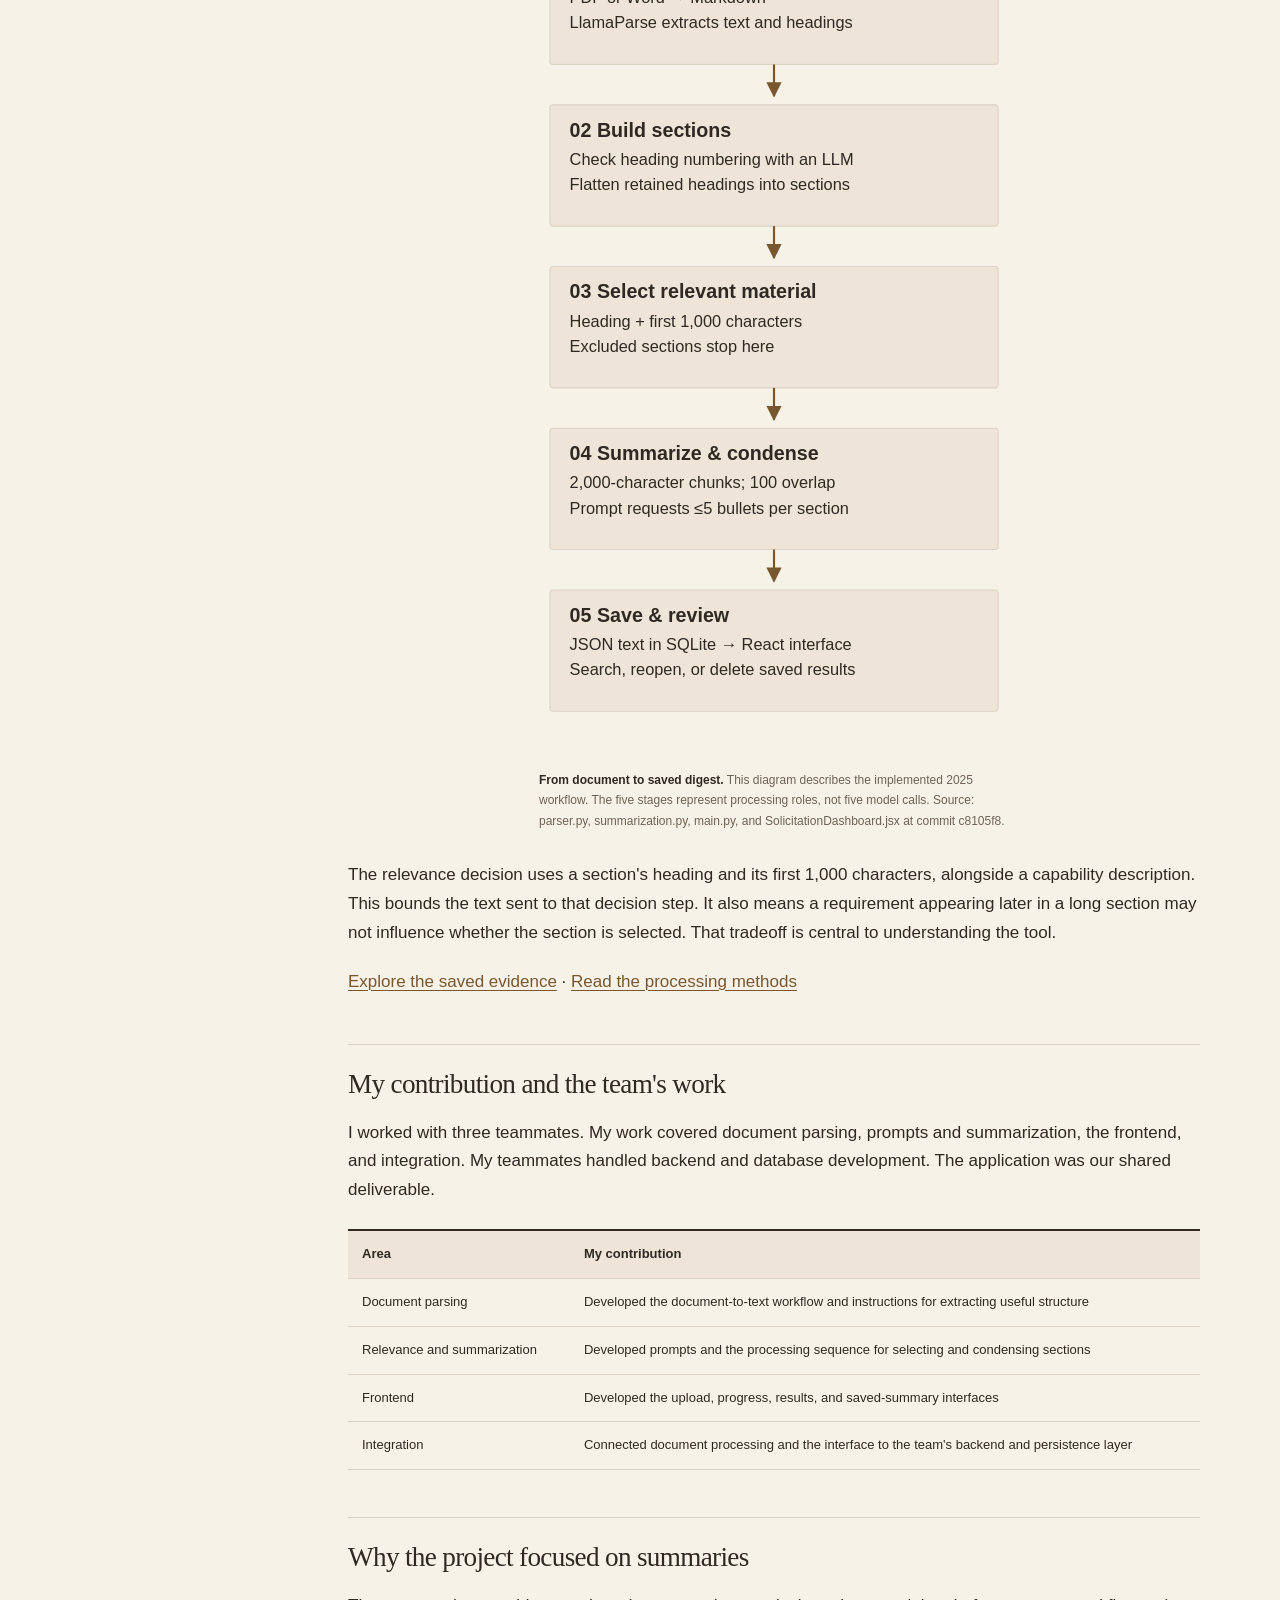
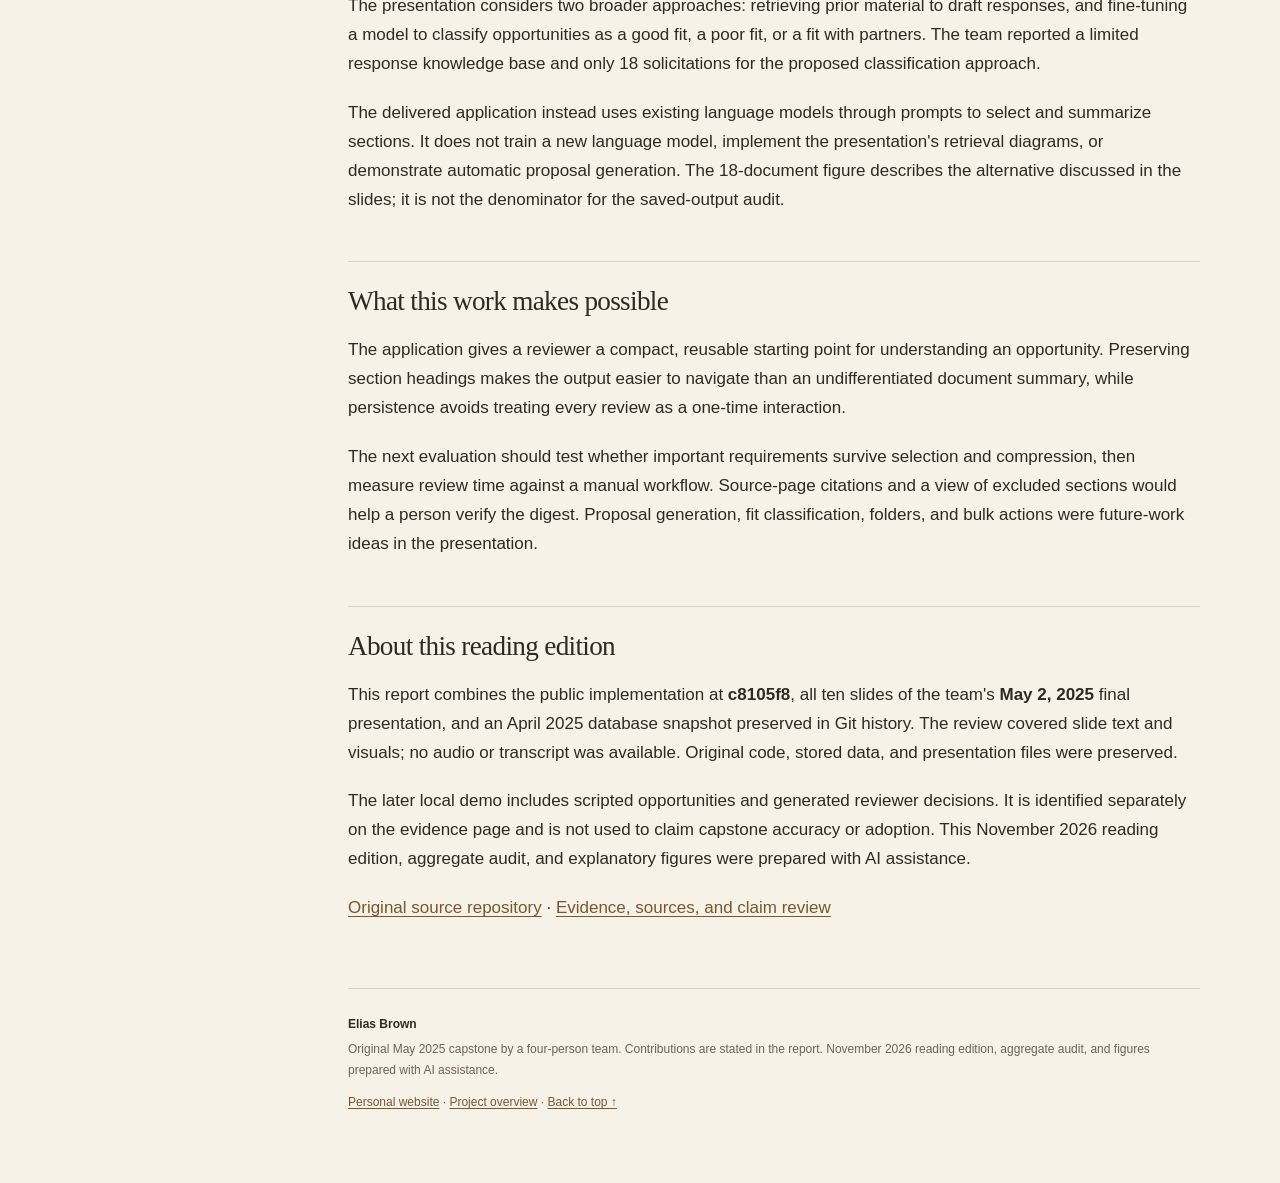
==== commit 3313ae0e: "Remove teammates' names from the published report Co-Authored-By: Claude Fable 5.2 <noreply@anthropi" ====
--- a/index.html
+++ b/index.html
@@ -82,8 +82,7 @@
 href="docs/METHODS.html">Read the processing methods</a></p>
 <h2 id="my-contribution-and-the-teams-work">My contribution and the
 team's work</h2>
-<p>I worked with <strong>Kayla Stevenson, Timothy Poteet, and Wyatt
-Phillips</strong>. My work covered document parsing, prompts and
+<p>I worked with three teammates. My work covered document parsing, prompts and
 summarization, the frontend, and integration. My teammates handled
 backend and database development. The application was our shared
 deliverable.</p>
@@ -158,4 +157,4 @@
 <p><a href="https://github.com/eliasbrown99/Capstone">Original source
 repository</a> · <a href="docs/EVIDENCE.html">Evidence, sources, and claim
 review</a></p>
-</article><footer><strong>Elias Brown</strong><p>Original May 2025 team capstone: Elias Brown, Kayla Stevenson, Timothy Poteet, and Wyatt Phillips. Contributions are stated in the report. November 2026 reading edition, aggregate audit, and figures prepared with AI assistance.</p><a href="https://eliasbrown.io/">Personal website</a> · <a href="index.html">Project overview</a> · <a href="#main">Back to top ↑</a></footer></main></div></body></html>+</article><footer><strong>Elias Brown</strong><p>Original May 2025 capstone by a four-person team. Contributions are stated in the report. November 2026 reading edition, aggregate audit, and figures prepared with AI assistance.</p><a href="https://eliasbrown.io/">Personal website</a> · <a href="index.html">Project overview</a> · <a href="#main">Back to top ↑</a></footer></main></div></body></html>
